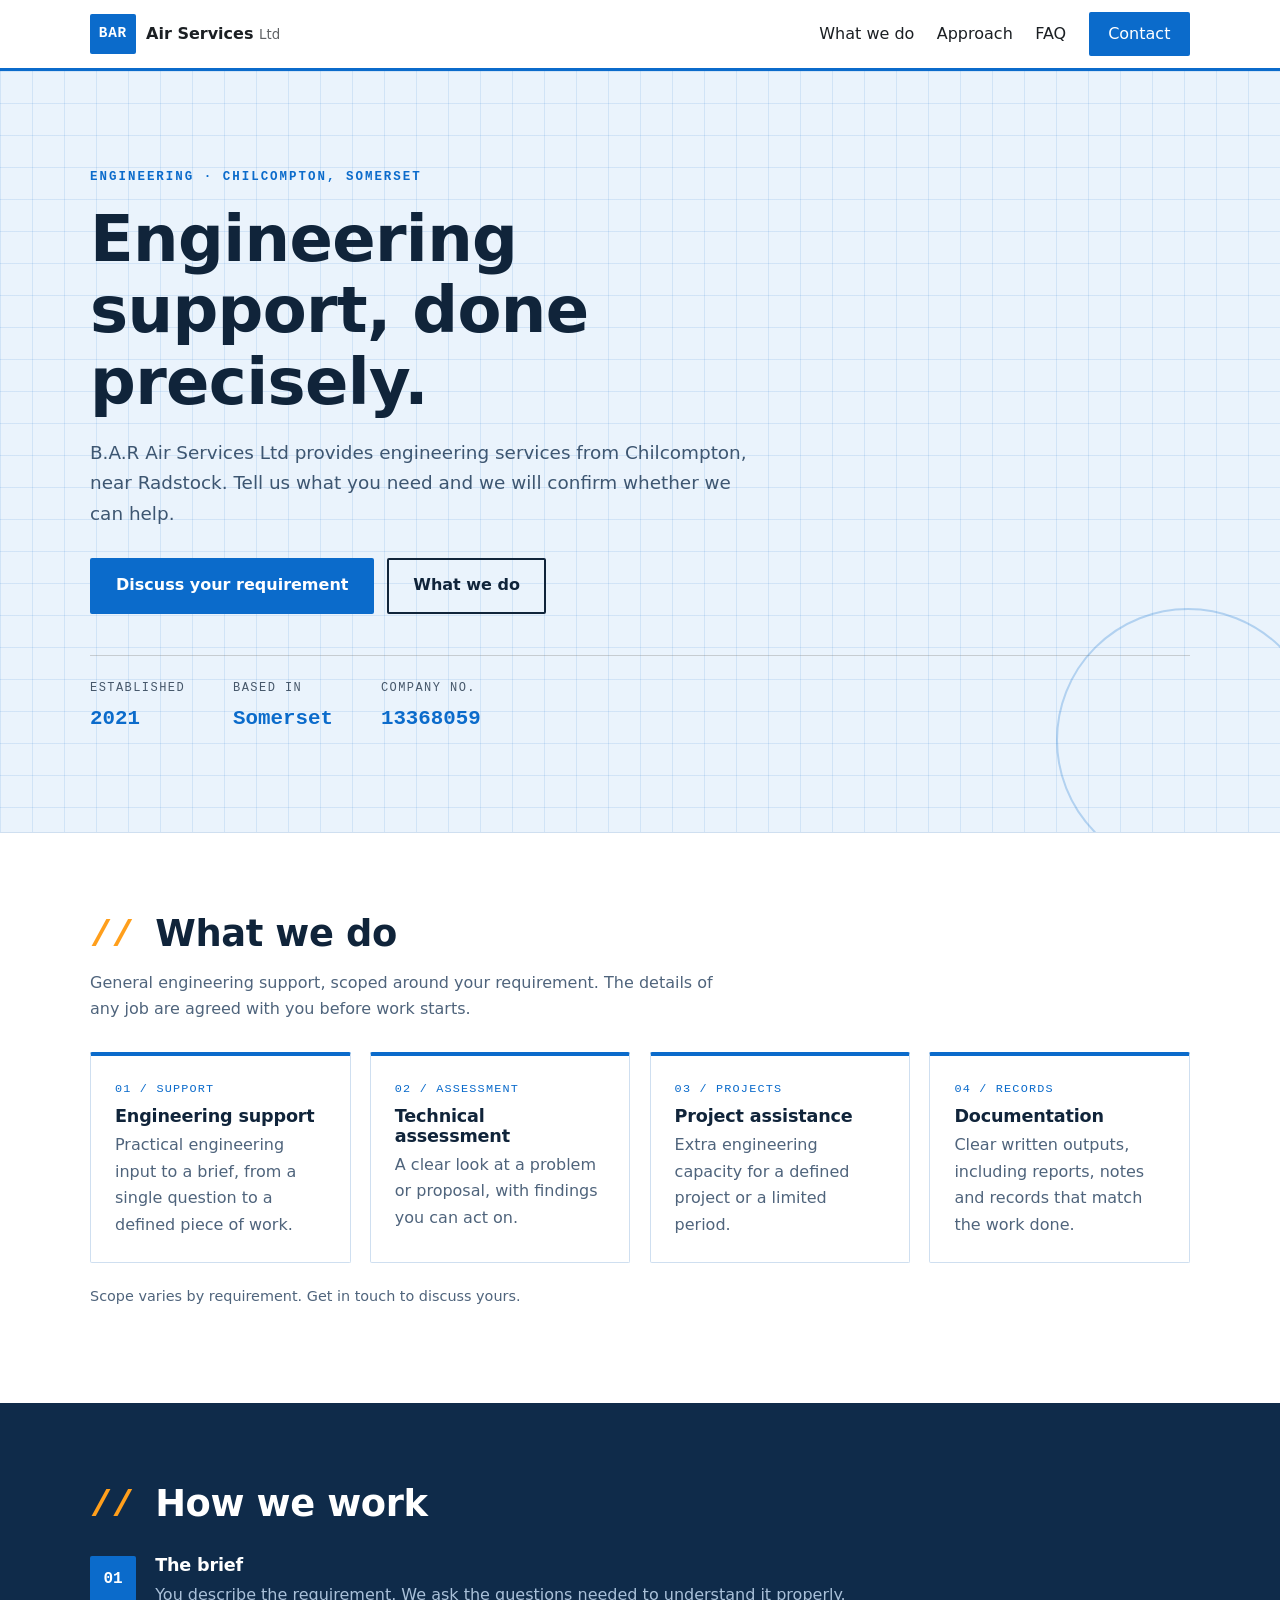
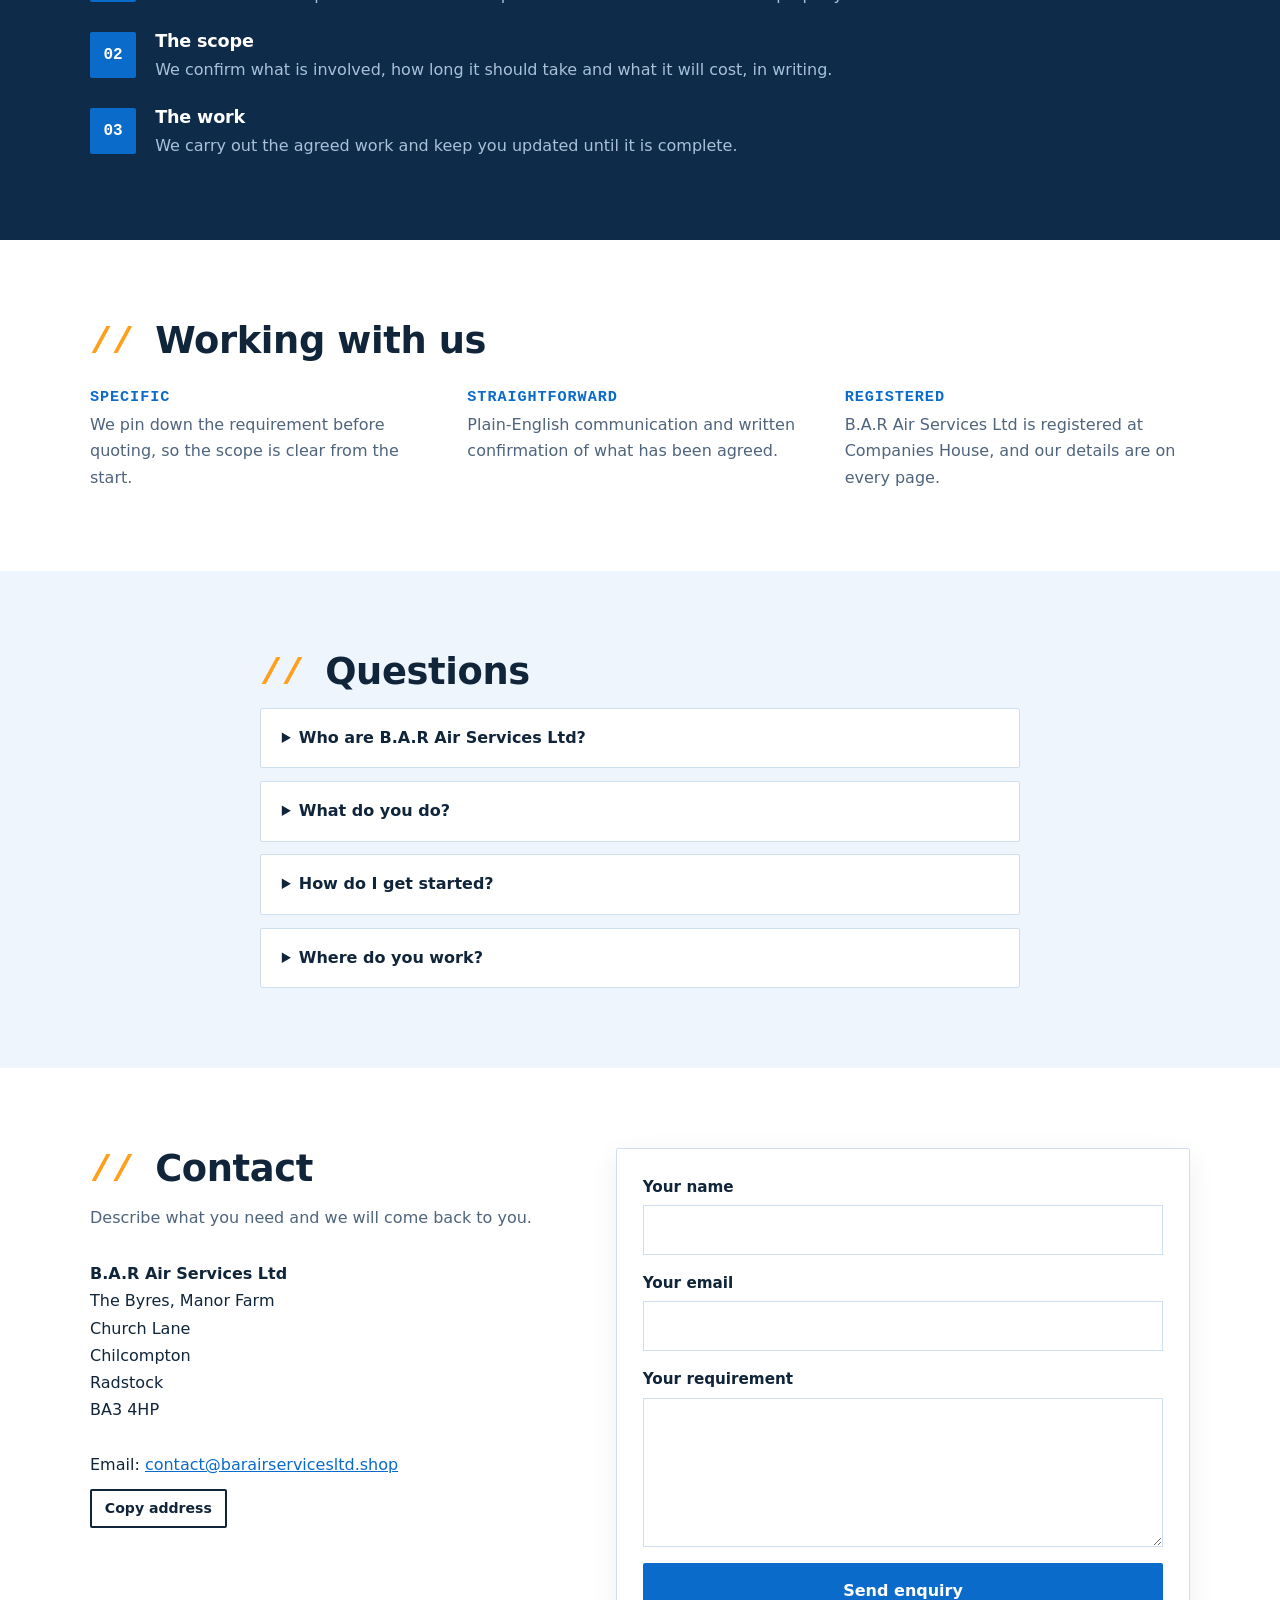
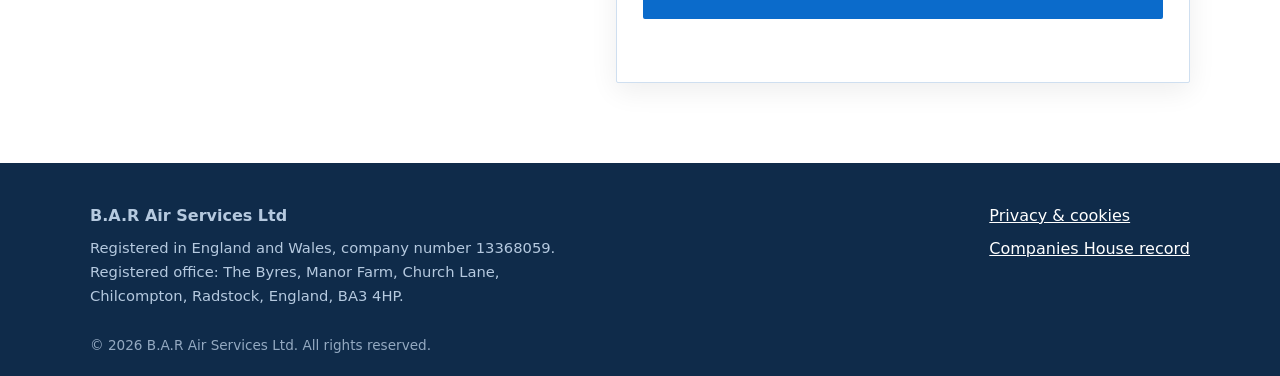
==== index.html @ 35eab1ee "Add website Co-Authored-By: Claude Sonnet 5.5 <noreply@anthropic.com>" ====
<!doctype html>
<html lang="en-GB">
<head>
  <meta charset="utf-8">
  <meta name="viewport" content="width=device-width, initial-scale=1">
  <title>B.A.R Air Services Ltd | Engineering Services, Somerset</title>
  <meta name="description" content="B.A.R Air Services Ltd provides engineering services from Chilcompton, near Radstock, Somerset. Tell us what you need and we will confirm whether we can help.">
  <link rel="canonical" href="https://barairservicesltd.shop/">
  <meta property="og:title" content="B.A.R Air Services Ltd">
  <meta property="og:description" content="Engineering services from Chilcompton, Somerset.">
  <meta property="og:type" content="website">
  <meta property="og:url" content="https://barairservicesltd.shop/">
  <meta name="theme-color" content="#0b6bcb">
  <link rel="icon" href="data:image/svg+xml,%3Csvg xmlns='http://www.w3.org/2000/svg' viewBox='0 0 64 64'%3E%3Crect width='64' height='64' fill='%230b6bcb'/%3E%3Cpath d='M10 44L32 14l22 30z' fill='none' stroke='%23fff' stroke-width='4'/%3E%3Ccircle cx='32' cy='36' r='4' fill='%23ff9f1c'/%3E%3C/svg%3E">
  <link rel="stylesheet" href="css/styles.css">
</head>
<body>
  <a class="skip" href="#main">Skip to content</a>

  <header class="site-header">
    <div class="wrap bar">
      <a class="brand" href="#top" aria-label="B.A.R Air Services Ltd, home"><span class="brand-mark">BAR</span><span class="brand-text">Air Services <small>Ltd</small></span></a>
      <button class="menu-btn" aria-expanded="false" aria-controls="nav" aria-label="Menu"><span></span><span></span><span></span></button>
      <nav id="nav" class="nav" aria-label="Main">
        <a href="#work">What we do</a>
        <a href="#approach">Approach</a>
        <a href="#faq">FAQ</a>
        <a href="#contact" class="btn btn-small">Contact</a>
      </nav>
    </div>
  </header>

  <main id="main">
    <section class="hero" id="top">
      <div class="wrap">
        <p class="eyebrow">Engineering &middot; Chilcompton, Somerset</p>
        <h1>Engineering support, done precisely.</h1>
        <p class="lead">B.A.R Air Services Ltd provides engineering services from Chilcompton, near Radstock. Tell us what you need and we will confirm whether we can help.</p>
        <div class="cta-row">
          <a class="btn" href="#contact">Discuss your requirement</a>
          <a class="btn btn-ghost" href="#work">What we do</a>
        </div>
        <dl class="facts">
          <div><dt>Established</dt><dd>2021</dd></div>
          <div><dt>Based in</dt><dd>Somerset</dd></div>
          <div><dt>Company no.</dt><dd>13368059</dd></div>
        </dl>
      </div>
    </section>

    <section class="section" id="work">
      <div class="wrap">
        <h2>What we do</h2>
        <p class="section-intro">General engineering support, scoped around your requirement. The details of any job are agreed with you before work starts.</p>
        <div class="cards">
          <article class="card"><span class="tag">01 / SUPPORT</span><h3>Engineering support</h3><p>Practical engineering input to a brief, from a single question to a defined piece of work.</p></article>
          <article class="card"><span class="tag">02 / ASSESSMENT</span><h3>Technical assessment</h3><p>A clear look at a problem or proposal, with findings you can act on.</p></article>
          <article class="card"><span class="tag">03 / PROJECTS</span><h3>Project assistance</h3><p>Extra engineering capacity for a defined project or a limited period.</p></article>
          <article class="card"><span class="tag">04 / RECORDS</span><h3>Documentation</h3><p>Clear written outputs, including reports, notes and records that match the work done.</p></article>
        </div>
        <p class="note">Scope varies by requirement. Get in touch to discuss yours.</p>
      </div>
    </section>

    <section class="section dark" id="approach">
      <div class="wrap">
        <h2>How we work</h2>
        <ol class="steps">
          <li><span class="num">01</span><div><h3>The brief</h3><p>You describe the requirement. We ask the questions needed to understand it properly.</p></div></li>
          <li><span class="num">02</span><div><h3>The scope</h3><p>We confirm what is involved, how long it should take and what it will cost, in writing.</p></div></li>
          <li><span class="num">03</span><div><h3>The work</h3><p>We carry out the agreed work and keep you updated until it is complete.</p></div></li>
        </ol>
      </div>
    </section>

    <section class="section" id="why">
      <div class="wrap">
        <h2>Working with us</h2>
        <div class="trio">
          <div><h3>Specific</h3><p>We pin down the requirement before quoting, so the scope is clear from the start.</p></div>
          <div><h3>Straightforward</h3><p>Plain-English communication and written confirmation of what has been agreed.</p></div>
          <div><h3>Registered</h3><p>B.A.R Air Services Ltd is registered at Companies House, and our details are on every page.</p></div>
        </div>
      </div>
    </section>

    <section class="section alt" id="faq">
      <div class="wrap narrow">
        <h2>Questions</h2>
        <details><summary>Who are B.A.R Air Services Ltd?</summary><p>A private limited company registered in England and Wales (company number 13368059), incorporated on 30 April 2021, with its registered office in Chilcompton, near Radstock, Somerset.</p></details>
        <details><summary>What do you do?</summary><p>Our registered activity is engineering services. Tell us what you need and we will confirm whether it is something we can take on.</p></details>
        <details><summary>How do I get started?</summary><p>Send us a short description using the form below, or email us. We will reply to talk through the requirement.</p></details>
        <details><summary>Where do you work?</summary><p>We are based in Chilcompton, Somerset. Tell us where the work is and we will confirm whether we can take it on.</p></details>
      </div>
    </section>

    <section class="section" id="contact">
      <div class="wrap contact-grid">
        <div>
          <h2>Contact</h2>
          <p class="section-intro">Describe what you need and we will come back to you.</p>
          <address>
            <strong>B.A.R Air Services Ltd</strong><br>
            The Byres, Manor Farm<br>Church Lane<br>Chilcompton<br>Radstock<br>BA3 4HP<br><br>
            Email: <a href="mailto:contact@barairservicesltd.shop">contact@barairservicesltd.shop</a>
            <button type="button" class="copy-btn" id="copy-email">Copy address</button>
          </address>
        </div>
        <form id="enquiry" class="form" novalidate>
          <label>Your name<input name="name" type="text" autocomplete="name" required></label>
          <label>Your email<input name="email" type="email" autocomplete="email" required></label>
          <label>Your requirement<textarea name="message" rows="5" required></textarea></label>
          <button class="btn" type="submit">Send enquiry</button>
          <p class="form-status" role="status" aria-live="polite"></p>
        </form>
      </div>
    </section>
  </main>

  <footer class="site-footer">
    <div class="wrap foot-grid">
      <div>
        <strong>B.A.R Air Services Ltd</strong>
        <p>Registered in England and Wales, company number 13368059.<br>Registered office: The Byres, Manor Farm, Church Lane, Chilcompton, Radstock, England, BA3 4HP.</p>
      </div>
      <div class="foot-links">
        <a href="privacy.html">Privacy &amp; cookies</a>
        <a href="https://find-and-update.company-information.service.gov.uk/company/13368059" rel="noopener" target="_blank">Companies House record</a>
      </div>
    </div>
    <div class="wrap copy">&copy; <span id="year">2026</span> B.A.R Air Services Ltd. All rights reserved.</div>
  </footer>

  <script src="js/main.js"></script>
</body>
</html>
---- css/styles.css ----
/* ---- shared structure (themed per site below) ---- */
:root{
  --bg:#fff; --bg-alt:#f3f4f6; --ink:#1b1f23; --muted:#5b636b; --line:#e2e4e8; --card:#fff;
  --primary:#0b6bcb; --primary-d:#0853a3; --on-primary:#fff; --accent:#ffb000;
  --header-bg:rgba(255,255,255,.96); --header-ink:#1b1f23; --header-line:#e2e4e8;
  --hero-bg:#0b2540; --hero-ink:#fff; --hero-muted:#c9d6e6;
  --dark-bg:#0b2540; --dark-ink:#dbe5f0; --dark-muted:#b6c6da;
  --footer-bg:#0b2540; --footer-ink:#c9d6e6;
  --radius:8px;
  --font-body:system-ui,-apple-system,"Segoe UI",Roboto,Arial,sans-serif; --font-head:var(--font-body);
  --head-weight:800; --head-transform:none; --head-style:normal; --head-track:-.01em;
}
*{box-sizing:border-box}
html{scroll-behavior:smooth;scroll-padding-top:76px}
body{margin:0;font-family:var(--font-body);color:var(--ink);background:var(--bg);line-height:1.65;-webkit-font-smoothing:antialiased}
a{color:var(--primary)}
h1,h2,h3{font-family:var(--font-head);margin:0;line-height:1.12;letter-spacing:var(--head-track)}
h1,h2{font-weight:var(--head-weight);text-transform:var(--head-transform);font-style:var(--head-style)}
h3{font-size:1.1rem;margin-bottom:.35rem}
.wrap{width:min(1100px,100% - 32px);margin-inline:auto}
.narrow{width:min(760px,100% - 32px)}
.skip{position:absolute;left:-999px;top:0;background:var(--primary);color:var(--on-primary);padding:.6rem 1rem;z-index:100}
.skip:focus{left:8px;top:8px}

.site-header{position:sticky;top:0;z-index:50;background:var(--header-bg);backdrop-filter:blur(8px);border-bottom:1px solid var(--header-line);color:var(--header-ink)}
.bar{display:flex;align-items:center;justify-content:space-between;min-height:68px;gap:1rem}
.brand{display:flex;align-items:center;gap:.65rem;text-decoration:none;color:var(--header-ink);font-weight:800}
.brand-mark{display:grid;place-items:center;min-width:40px;height:40px;padding:0 .55rem;background:var(--primary);color:var(--on-primary);border-radius:var(--radius);font-size:.9rem;letter-spacing:.05em}
.brand-text small{font-weight:500;opacity:.7}
.nav{display:flex;align-items:center;gap:1.4rem}
.nav a{text-decoration:none;color:var(--header-ink);font-weight:500}
.nav a:hover{color:var(--primary)}
.menu-btn{display:none;background:none;border:0;padding:.5rem;cursor:pointer}
.menu-btn span{display:block;width:24px;height:2px;background:var(--header-ink);margin:5px 0}

.btn{display:inline-block;background:var(--primary);color:var(--on-primary) !important;padding:.8rem 1.5rem;border-radius:var(--radius);font:inherit;font-weight:700;text-decoration:none;border:2px solid var(--primary);cursor:pointer;transition:background .15s,transform .15s}
.btn:hover{background:var(--primary-d);border-color:var(--primary-d);transform:translateY(-1px)}
.btn-small{padding:.45rem 1.1rem}
.btn-ghost{background:transparent;color:var(--hero-ink) !important;border-color:var(--hero-ink)}
.btn-ghost:hover{background:var(--hero-ink);border-color:var(--hero-ink);color:var(--hero-bg) !important}

.hero{background:var(--hero-bg);color:var(--hero-ink);padding:clamp(3.2rem,8vw,6rem) 0;position:relative;overflow:hidden}
.hero .wrap{position:relative;z-index:1}
.hero-grid{display:grid;grid-template-columns:1.4fr 1fr;gap:3rem;align-items:center}
.hero-solo{grid-template-columns:1fr}
.eyebrow{text-transform:uppercase;letter-spacing:.16em;font-size:.78rem;font-weight:700;color:var(--accent);margin:0 0 1rem}
h1{font-size:clamp(2.2rem,5.6vw,4rem)}
.lead{font-size:1.15rem;color:var(--hero-muted);max-width:58ch;margin:1.2rem 0 0}
.cta-row{display:flex;flex-wrap:wrap;gap:.8rem;margin-top:1.8rem}
.facts{display:flex;flex-wrap:wrap;gap:1.2rem 3rem;margin:2.6rem 0 0;padding-top:1.4rem;border-top:1px solid rgba(128,128,128,.35)}
.facts dt{font-size:.75rem;letter-spacing:.12em;text-transform:uppercase;opacity:.75}
.facts dd{margin:.2rem 0 0;font-size:1.3rem;font-weight:700}
.badges{list-style:none;margin:0;padding:1.3rem;display:grid;gap:1rem;background:rgba(255,255,255,.08);border:1px solid rgba(255,255,255,.18);border-radius:var(--radius)}
.badges li{display:flex;flex-direction:column;border-left:4px solid var(--accent);padding-left:.9rem}
.badges strong{font-size:1.3rem}
.badges span{font-size:.88rem;opacity:.8}

.section{padding:clamp(3rem,7vw,5rem) 0}
.section.alt{background:var(--bg-alt)}
.section.dark{background:var(--dark-bg);color:var(--dark-ink)}
.section.dark h2,.section.dark h3{color:#fff}
h2{font-size:clamp(1.65rem,3.5vw,2.3rem);margin-bottom:.6rem}
.section-intro{color:var(--muted);max-width:62ch;margin:.8rem 0 1.8rem}
.dark .section-intro{color:var(--dark-muted)}
.cards{display:grid;grid-template-columns:repeat(auto-fit,minmax(min(260px,100%),1fr));gap:1.2rem}
.card{background:var(--card);border:1px solid var(--line);border-radius:var(--radius);padding:1.5rem}
.card p{margin:0;color:var(--muted)}
.note{color:var(--muted);font-size:.9rem;margin-top:1.4rem}
.callout{background:var(--bg-alt);border-left:5px solid var(--accent);padding:1.1rem 1.3rem;border-radius:var(--radius)}
.callout p{margin:.3rem 0 0}
.split{display:grid;grid-template-columns:1fr 1.3fr;gap:3rem;align-items:start}

.steps{list-style:none;margin:1.8rem 0 0;padding:0;display:grid;gap:1.5rem}
.steps li{display:flex;gap:1.2rem;align-items:flex-start}
.steps p{margin:0;color:var(--muted)}
.dark .steps p{color:var(--dark-muted)}
.num{flex:none;display:grid;place-items:center;width:46px;height:46px;border-radius:var(--radius);background:var(--primary);color:var(--on-primary);font-weight:800}
.trio{display:grid;grid-template-columns:repeat(auto-fit,minmax(min(240px,100%),1fr));gap:2rem;margin-top:1.6rem}
.trio p{margin:0;color:var(--muted)}

details{background:var(--card);border:1px solid var(--line);border-radius:var(--radius);padding:1rem 1.3rem;margin-top:.8rem}
summary{cursor:pointer;font-weight:700}
details p{margin:.7rem 0 0;color:var(--muted)}

.contact-grid{display:grid;grid-template-columns:1fr 1.2fr;gap:3rem}
address{font-style:normal;line-height:1.7;overflow-wrap:anywhere}
.copy-btn{display:block;margin-top:.7rem;background:none;border:2px solid var(--ink);color:var(--ink);border-radius:var(--radius);padding:.35rem .8rem;font:inherit;font-size:.88rem;font-weight:600;cursor:pointer}
.copy-btn:hover{background:var(--ink);color:var(--bg)}
.form{display:grid;gap:1rem;background:var(--card);padding:1.6rem;border:1px solid var(--line);border-radius:var(--radius);box-shadow:0 8px 28px rgba(0,0,0,.07)}
.form label{display:grid;gap:.35rem;font-weight:600;font-size:.95rem}
.form input,.form textarea,.form select{font:inherit;padding:.7rem .85rem;border:1.5px solid var(--line);border-radius:calc(var(--radius) - 2px);background:var(--bg);color:var(--ink)}
.form input:focus,.form textarea:focus,.form select:focus{outline:2px solid var(--primary);border-color:var(--primary)}
.form .invalid{border-color:#b3261e}
.form-status{margin:0;min-height:1.4em;font-size:.95rem}

.site-footer{background:var(--footer-bg);color:var(--footer-ink);padding:2.5rem 0 1.2rem}
.site-footer a{color:#fff}
.foot-grid{display:flex;justify-content:space-between;gap:2rem;flex-wrap:wrap}
.foot-grid p{margin:.4rem 0 0;font-size:.92rem;max-width:50ch}
.foot-links{display:flex;flex-direction:column;gap:.4rem}
.copy{margin-top:1.6rem;font-size:.85rem;opacity:.8}

.legal{padding:3rem 0 4rem}
.legal h1{font-size:2rem;text-transform:none;font-style:normal}
.legal h2{font-size:1.2rem;margin-top:2rem;text-transform:none;font-style:normal}
.legal h2::after{display:none}

@media (prefers-reduced-motion:reduce){*{scroll-behavior:auto !important;transition:none !important}}
@media (max-width:820px){
  .hero-grid,.contact-grid,.split{grid-template-columns:1fr;gap:1.6rem}
  .menu-btn{display:block}
  .nav{position:absolute;top:68px;left:0;right:0;flex-direction:column;align-items:stretch;gap:0;background:var(--bg);border-bottom:1px solid var(--line);display:none;padding:.5rem 16px 1rem}
  .nav.open{display:flex}
  .nav a{padding:.8rem 0;border-bottom:1px solid var(--line)}
  .nav .btn{text-align:center;margin-top:.8rem}
}

/* ---- site theme ---- */
/* B.A.R Air Services: blueprint / engineering */
:root{
  --bg:#fff; --bg-alt:#eef5fc; --ink:#10243a; --muted:#4f647c; --line:#cfdff0; --card:#fff;
  --primary:#0b6bcb; --primary-d:#08539f; --accent:#ff9f1c;
  --header-bg:rgba(255,255,255,.97); --header-line:#cfdff0;
  --hero-bg:#eaf3fc; --hero-ink:#10243a; --hero-muted:#3d5671;
  --dark-bg:#0f2b4a; --dark-ink:#d5e3f3; --dark-muted:#a9c0d9;
  --footer-bg:#0f2b4a; --footer-ink:#b5c9df;
  --radius:2px;
  --mono:ui-monospace,"SFMono-Regular",Consolas,"Liberation Mono",Menlo,monospace;
}
.site-header{border-bottom:3px solid var(--primary)}
.brand-mark{font-family:var(--mono);font-weight:700}
.hero{background-image:linear-gradient(rgba(11,107,203,.11) 1px,transparent 1px),linear-gradient(90deg,rgba(11,107,203,.11) 1px,transparent 1px);background-size:32px 32px;border-bottom:1px solid var(--line)}
.hero::after{content:"";position:absolute;right:-40px;bottom:-40px;width:260px;height:260px;border:2px solid rgba(11,107,203,.25);border-radius:50%;pointer-events:none}
.eyebrow{font-family:var(--mono);color:var(--primary)}
.facts dt{font-family:var(--mono)}
.facts dd{font-family:var(--mono);color:var(--primary)}
h1{max-width:16ch}
.card{border-top:4px solid var(--primary);position:relative}
.card .tag{display:block;font-family:var(--mono);font-size:.74rem;letter-spacing:.1em;color:var(--primary);margin-bottom:.5rem}
.num{font-family:var(--mono)}
.trio h3{font-family:var(--mono);font-size:.95rem;color:var(--primary);text-transform:uppercase;letter-spacing:.06em}
h2::before{content:"// ";color:var(--accent);font-family:var(--mono);font-weight:700}
.legal h2::before{content:""}
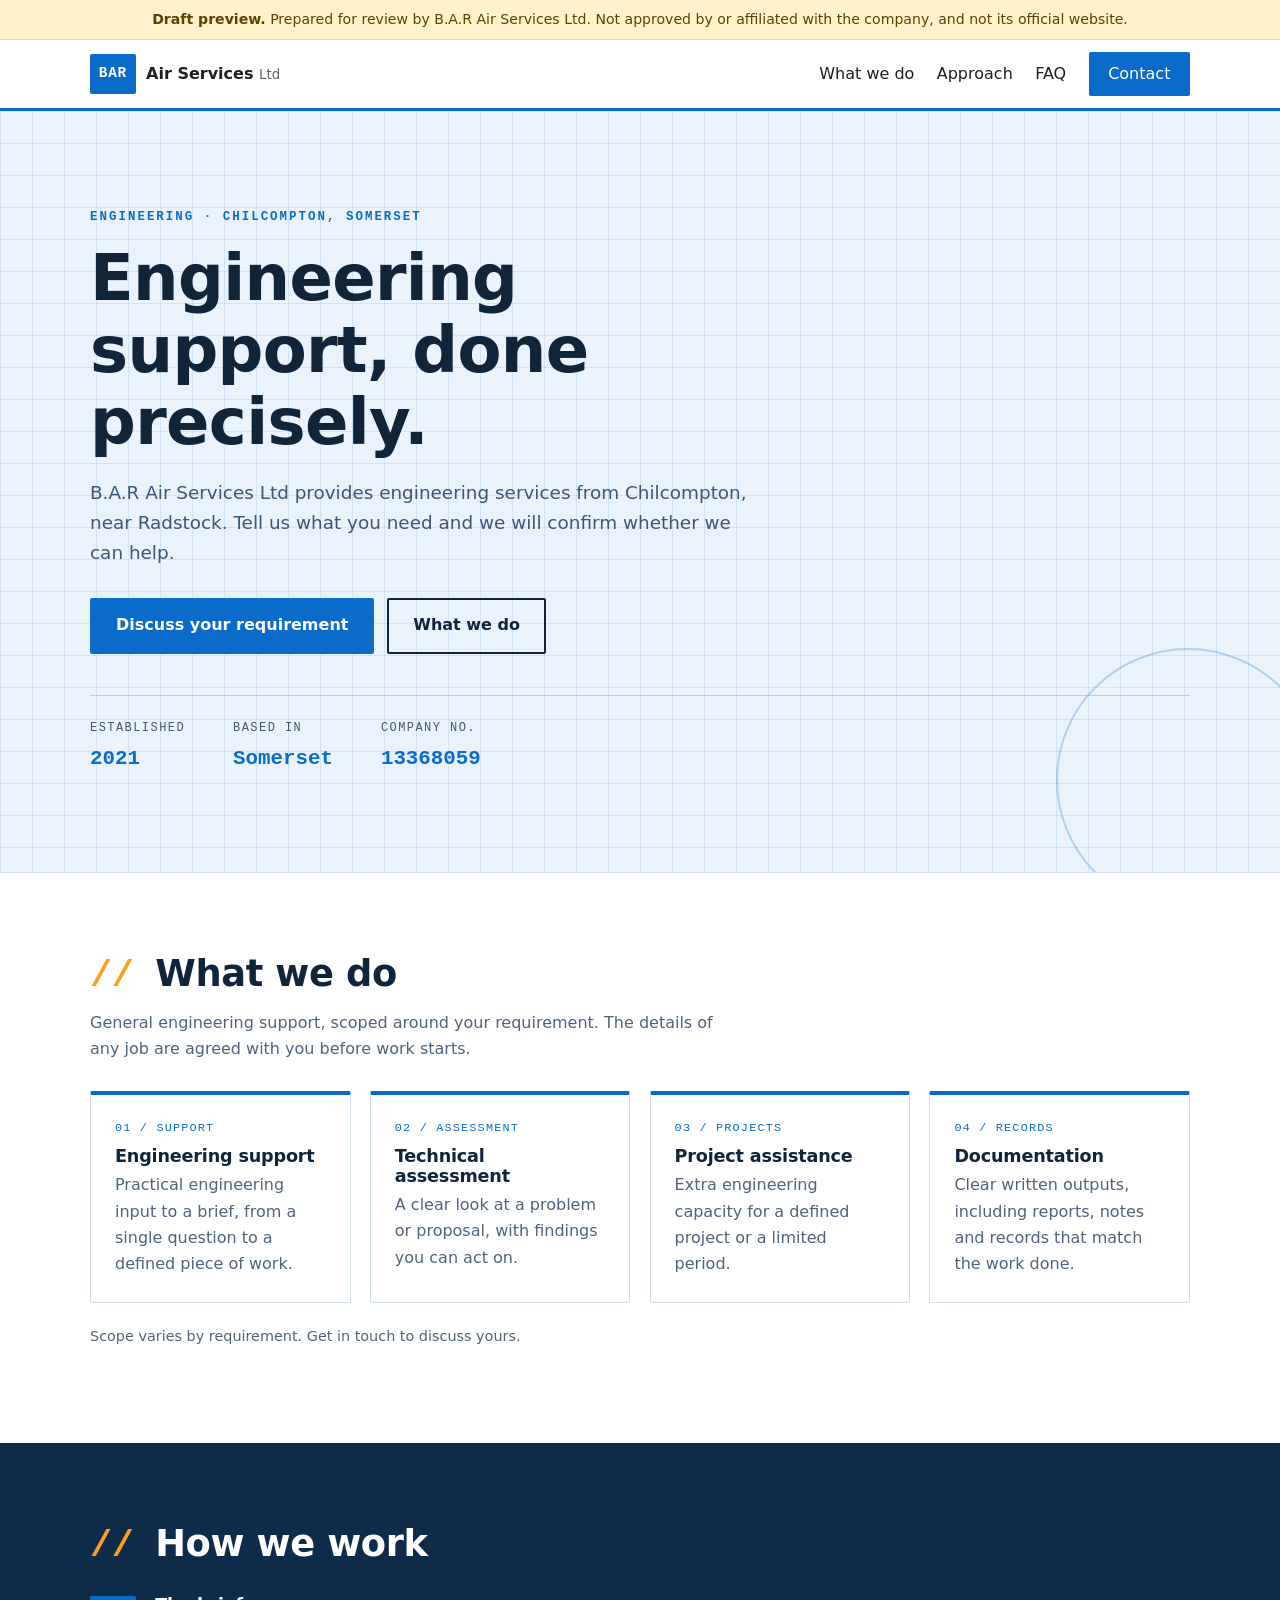
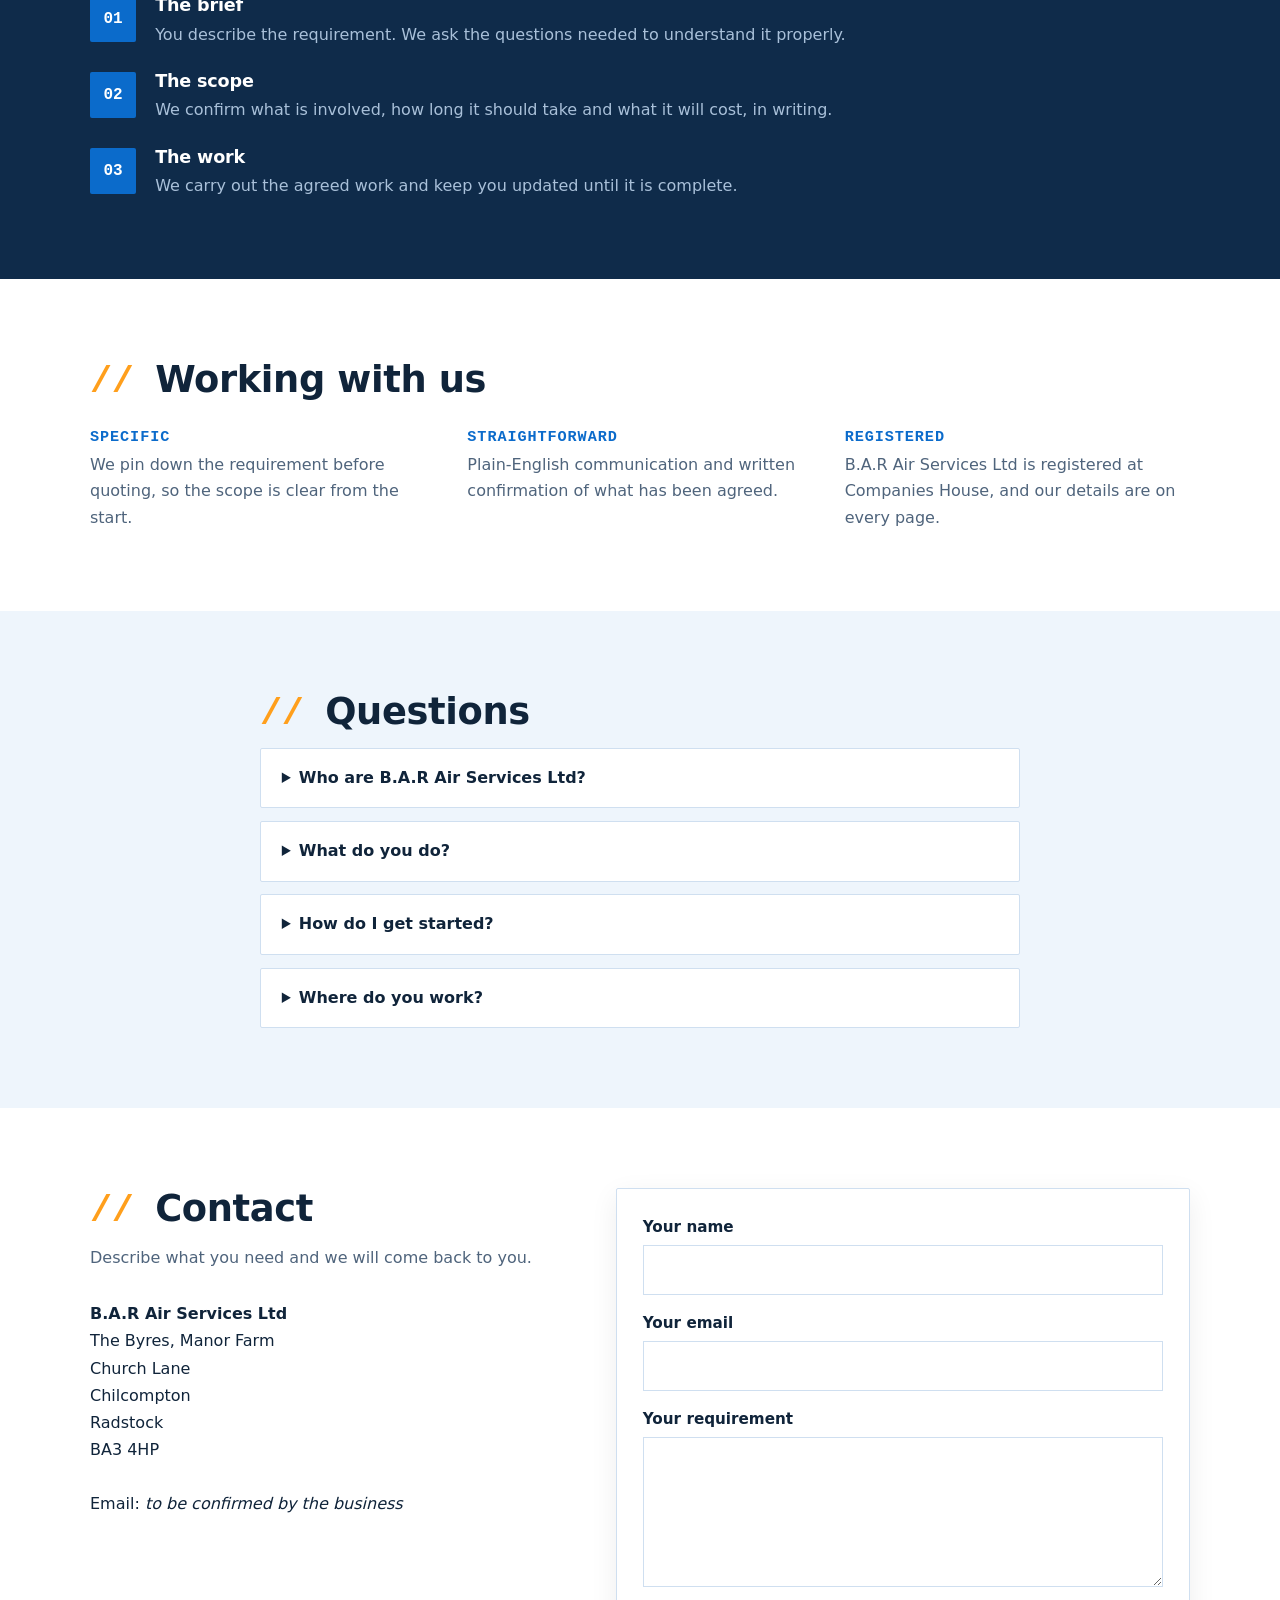
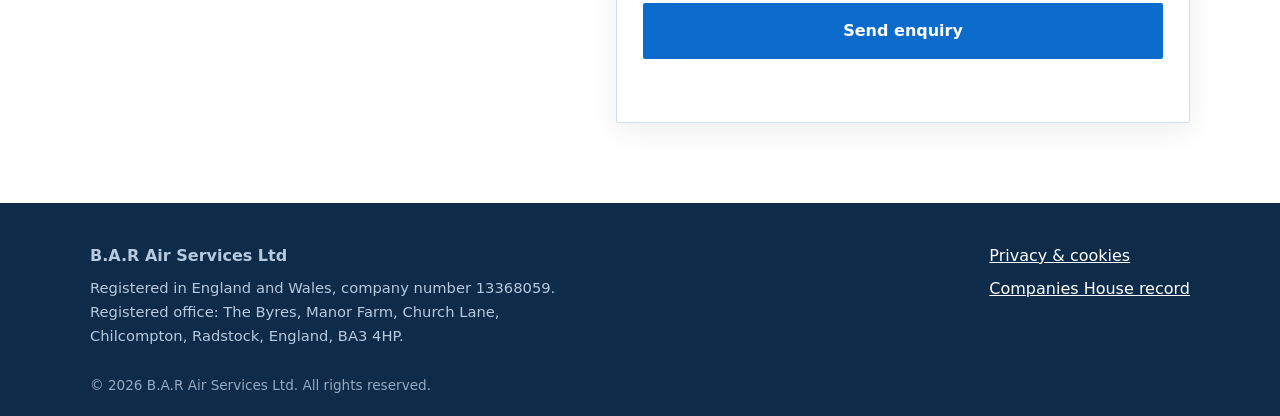
==== commit a8af410d: "Mark site as an unapproved draft preview Adds a visible draft notice, noindex, placeholder contact d" ====
--- a/index.html
+++ b/index.html
@@ -1,20 +1,20 @@
 <!doctype html>
-<html lang="en-GB">
+<html lang="en-GB" data-draft>
 <head>
   <meta charset="utf-8">
   <meta name="viewport" content="width=device-width, initial-scale=1">
-  <title>B.A.R Air Services Ltd | Engineering Services, Somerset</title>
+  <meta name="robots" content="noindex, nofollow">
+  <title>B.A.R Air Services Ltd | Engineering Services, Somerset (Draft preview)</title>
   <meta name="description" content="B.A.R Air Services Ltd provides engineering services from Chilcompton, near Radstock, Somerset. Tell us what you need and we will confirm whether we can help.">
-  <link rel="canonical" href="https://barairservicesltd.shop/">
   <meta property="og:title" content="B.A.R Air Services Ltd">
   <meta property="og:description" content="Engineering services from Chilcompton, Somerset.">
   <meta property="og:type" content="website">
-  <meta property="og:url" content="https://barairservicesltd.shop/">
   <meta name="theme-color" content="#0b6bcb">
   <link rel="icon" href="data:image/svg+xml,%3Csvg xmlns='http://www.w3.org/2000/svg' viewBox='0 0 64 64'%3E%3Crect width='64' height='64' fill='%230b6bcb'/%3E%3Cpath d='M10 44L32 14l22 30z' fill='none' stroke='%23fff' stroke-width='4'/%3E%3Ccircle cx='32' cy='36' r='4' fill='%23ff9f1c'/%3E%3C/svg%3E">
   <link rel="stylesheet" href="css/styles.css">
 </head>
 <body>
+  <div class="draft-bar" role="note"><strong>Draft preview.</strong> Prepared for review by B.A.R Air Services Ltd. Not approved by or affiliated with the company, and not its official website.</div>
   <a class="skip" href="#main">Skip to content</a>
 
   <header class="site-header">
@@ -102,8 +102,7 @@
           <address>
             <strong>B.A.R Air Services Ltd</strong><br>
             The Byres, Manor Farm<br>Church Lane<br>Chilcompton<br>Radstock<br>BA3 4HP<br><br>
-            Email: <a href="mailto:contact@barairservicesltd.shop">contact@barairservicesltd.shop</a>
-            <button type="button" class="copy-btn" id="copy-email">Copy address</button>
+            Email: <em>to be confirmed by the business</em>
           </address>
         </div>
         <form id="enquiry" class="form" novalidate>
--- a/css/styles.css
+++ b/css/styles.css
@@ -141,3 +141,6 @@
 .trio h3{font-family:var(--mono);font-size:.95rem;color:var(--primary);text-transform:uppercase;letter-spacing:.06em}
 h2::before{content:"// ";color:var(--accent);font-family:var(--mono);font-weight:700}
 .legal h2::before{content:""}
+
+/* draft-preview notice */
+.draft-bar{background:#fff1c9;color:#5a4300;text-align:center;font-size:.88rem;padding:.6rem 1rem;border-bottom:1px solid #ecd58a;line-height:1.4}
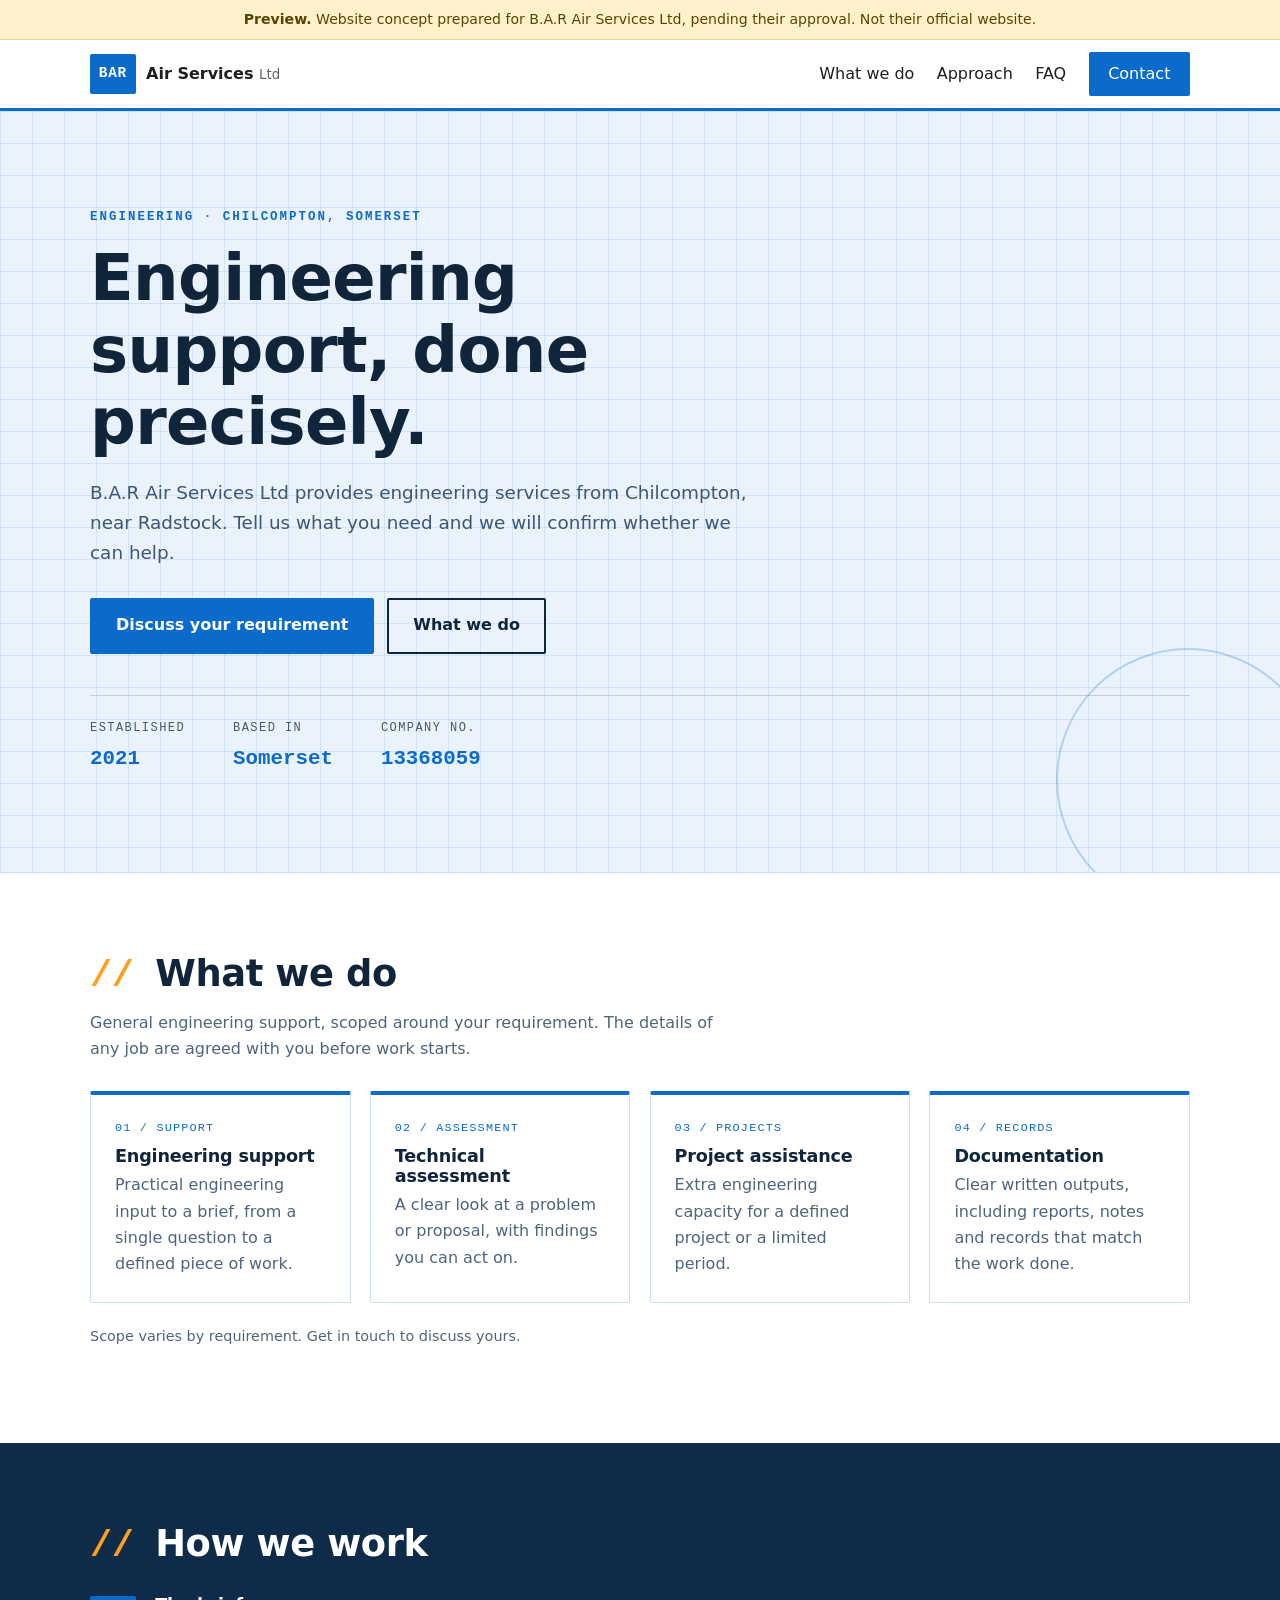
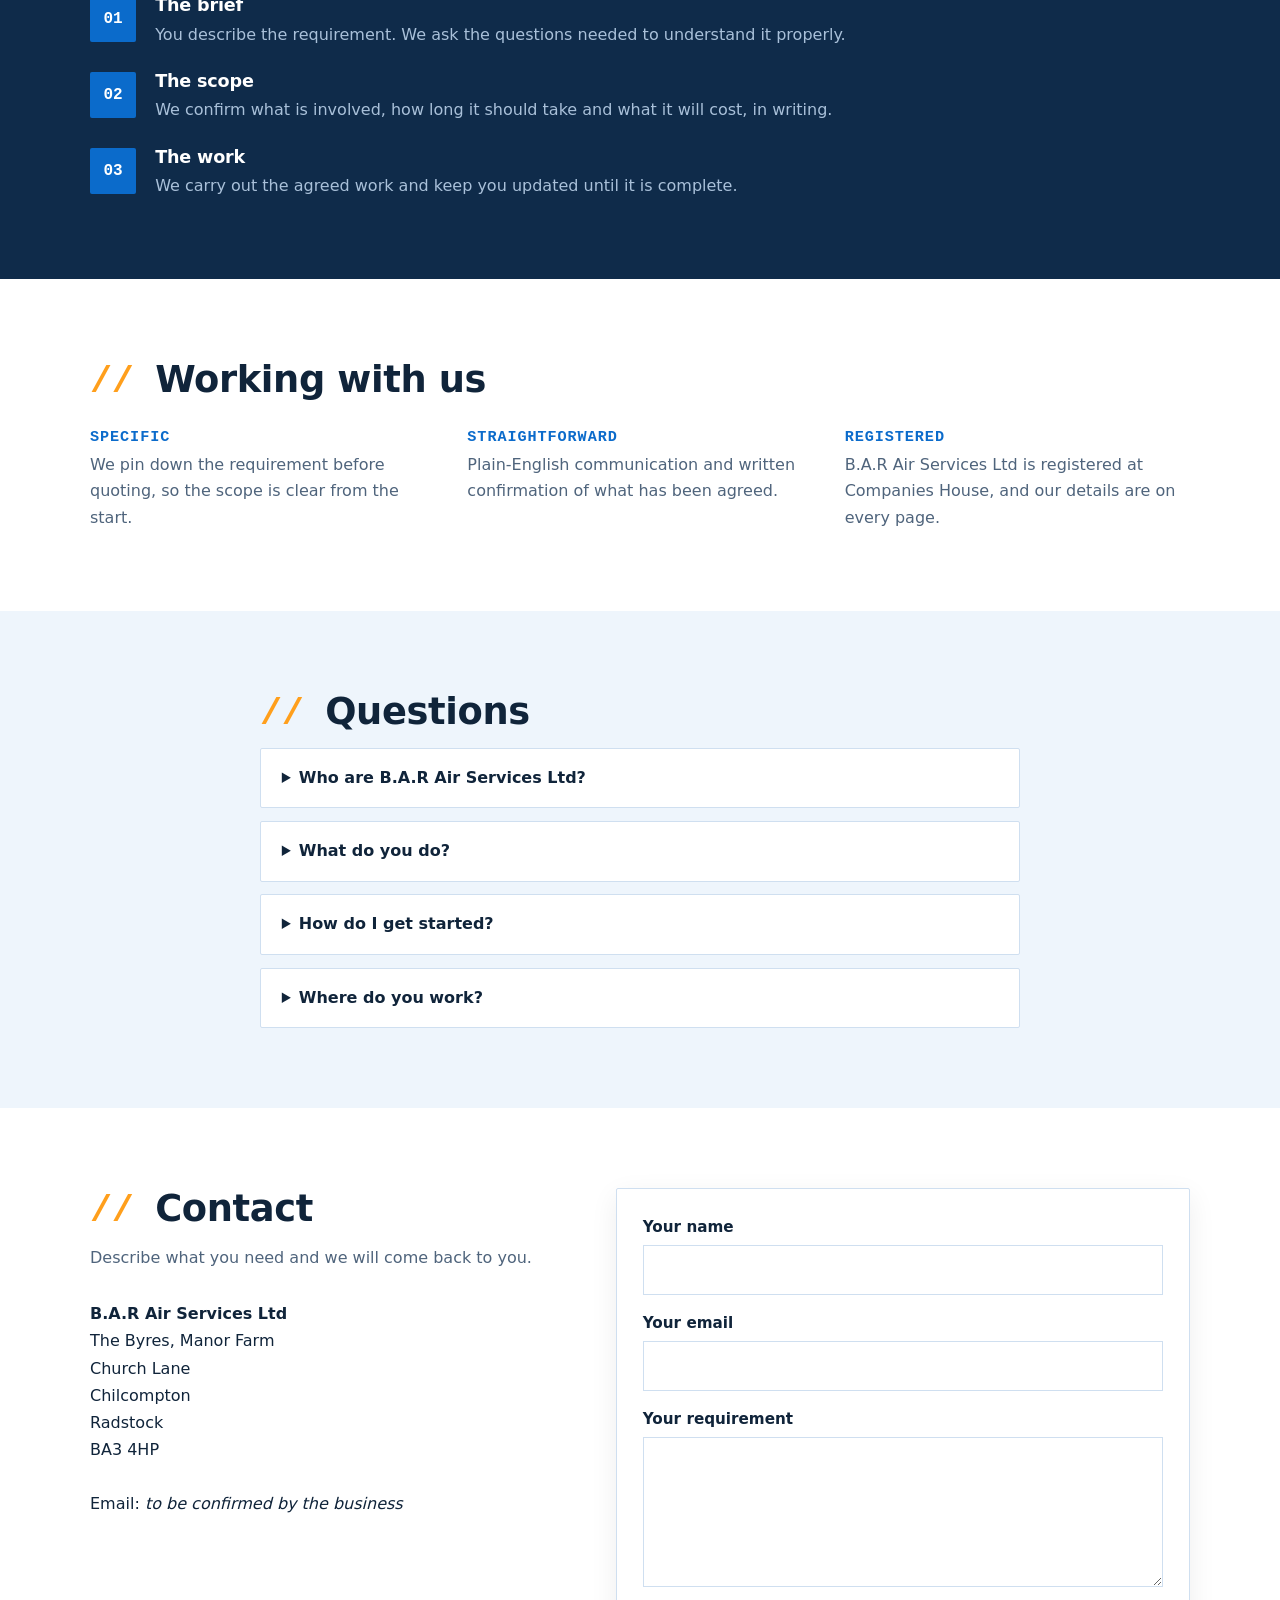
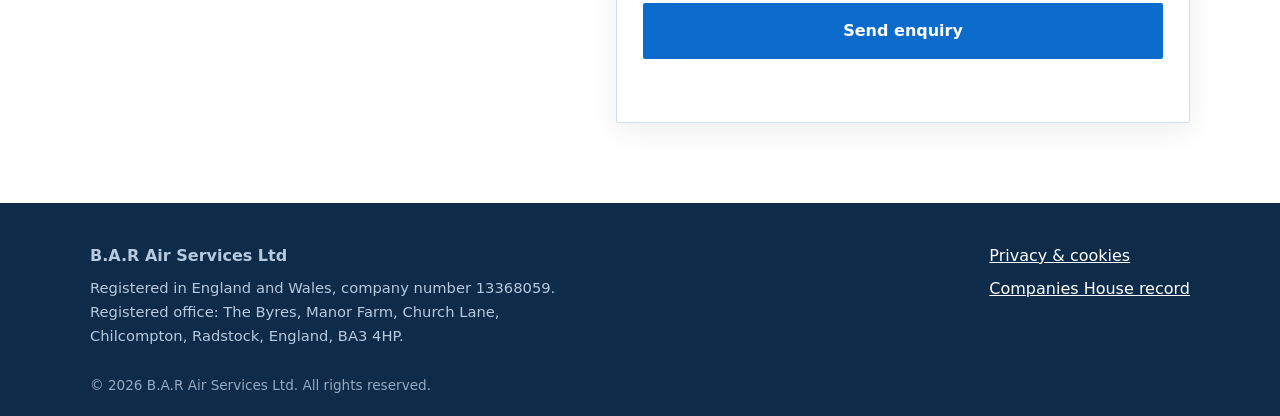
==== commit b044abd9: "Label site as a preview pending the company's approval Adds a preview notice, noindex, placeholder c" ====
--- a/index.html
+++ b/index.html
@@ -4,7 +4,7 @@
   <meta charset="utf-8">
   <meta name="viewport" content="width=device-width, initial-scale=1">
   <meta name="robots" content="noindex, nofollow">
-  <title>B.A.R Air Services Ltd | Engineering Services, Somerset (Draft preview)</title>
+  <title>B.A.R Air Services Ltd | Engineering Services, Somerset (Preview)</title>
   <meta name="description" content="B.A.R Air Services Ltd provides engineering services from Chilcompton, near Radstock, Somerset. Tell us what you need and we will confirm whether we can help.">
   <meta property="og:title" content="B.A.R Air Services Ltd">
   <meta property="og:description" content="Engineering services from Chilcompton, Somerset.">
@@ -14,7 +14,7 @@
   <link rel="stylesheet" href="css/styles.css">
 </head>
 <body>
-  <div class="draft-bar" role="note"><strong>Draft preview.</strong> Prepared for review by B.A.R Air Services Ltd. Not approved by or affiliated with the company, and not its official website.</div>
+  <div class="draft-bar" role="note"><strong>Preview.</strong> Website concept prepared for B.A.R Air Services Ltd, pending their approval. Not their official website.</div>
   <a class="skip" href="#main">Skip to content</a>
 
   <header class="site-header">
